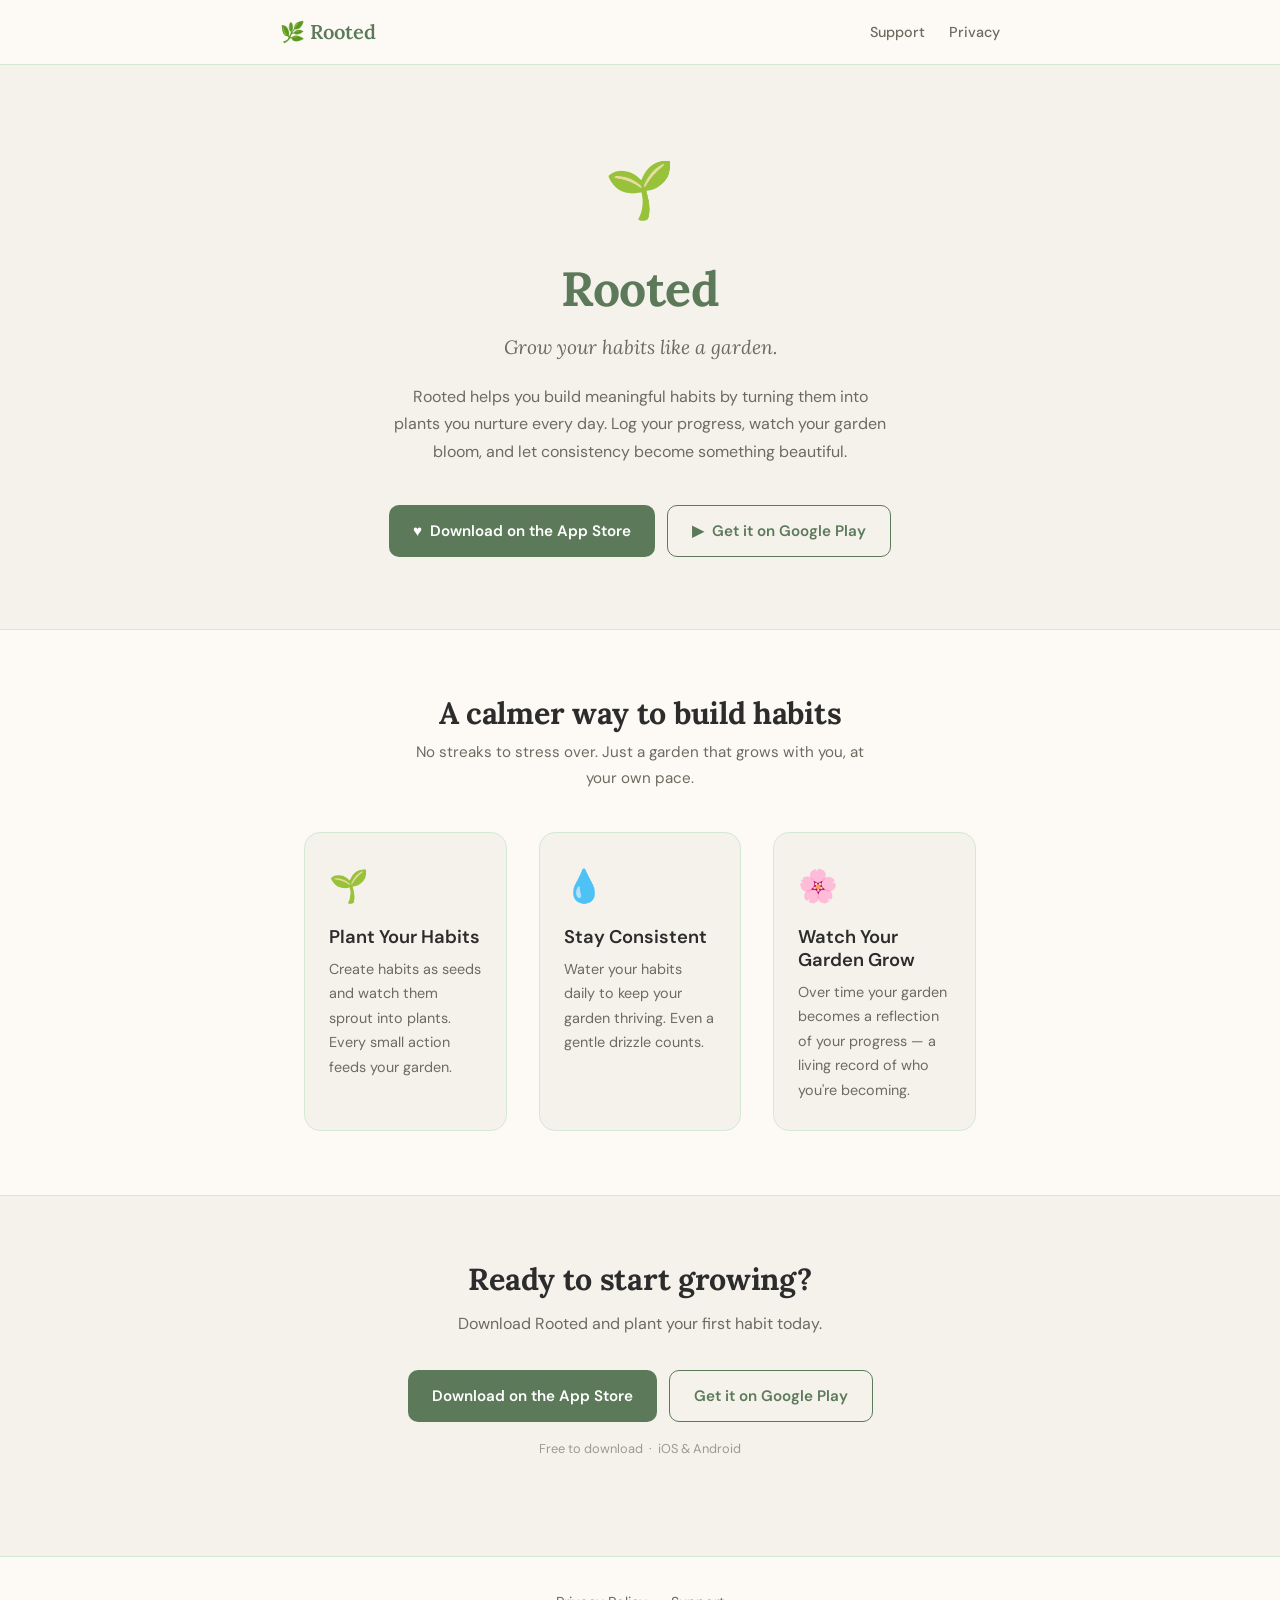
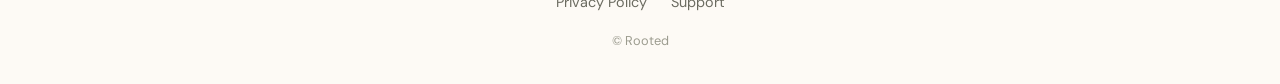
==== index.html @ 928f8c45 "minor changes" ====
<!DOCTYPE html>
<html lang="en">
<head>
  <meta charset="UTF-8" />
  <meta name="viewport" content="width=device-width, initial-scale=1.0" />
  <title>Rooted — Grow your habits like a garden</title>
  <meta name="description" content="Rooted helps you build lasting habits by turning them into plants you nurture every day. Watch your garden flourish as your consistency grows." />
  <link rel="preconnect" href="https://fonts.googleapis.com" />
  <link href="https://fonts.googleapis.com/css2?family=Lora:ital,wght@0,400;0,600;1,400&family=DM+Sans:wght@300;400;500;600&display=swap" rel="stylesheet" />
  <link rel="stylesheet" href="styles.css" />
</head>
<body>

  <!-- Navigation -->
  <nav>
    <div class="nav-inner">
      <a href="index.html" class="nav-logo">🌿 Rooted</a>
      <ul class="nav-links">
        <li><a href="support.html">Support</a></li>
        <li><a href="privacy.html">Privacy</a></li>
      </ul>
    </div>
  </nav>

  <!-- Hero -->
  <section class="hero">
    <div class="container">
      <span class="hero-plant">🌱</span>
      <h1><span>Rooted</span></h1>
      <p class="hero-tagline">Grow your habits like a garden.</p>
      <p class="hero-desc">
        Rooted helps you build meaningful habits by turning them into plants you
        nurture every day. Log your progress, watch your garden bloom, and let
        consistency become something beautiful.
      </p>
      <div class="btn-group">
        <a href="#" class="btn btn-primary">
          <span>&#x2665;</span> Download on the App Store
        </a>
        <a href="#" class="btn btn-outline">
          <span>&#9654;</span> Get it on Google Play
        </a>
      </div>
    </div>
  </section>

  <!-- Features -->
  <section class="features">
    <div class="container">
      <h2 class="section-header">A calmer way to build habits</h2>
      <p class="section-sub">No streaks to stress over. Just a garden that grows with you, at your own pace.</p>
      <div class="features-grid">

        <div class="feature-card">
          <span class="feature-icon">🌱</span>
          <h3>Plant Your Habits</h3>
          <p>Create habits as seeds and watch them sprout into plants. Every small action feeds your garden.</p>
        </div>

        <div class="feature-card">
          <span class="feature-icon">💧</span>
          <h3>Stay Consistent</h3>
          <p>Water your habits daily to keep your garden thriving. Even a gentle drizzle counts.</p>
        </div>

        <div class="feature-card">
          <span class="feature-icon">🌸</span>
          <h3>Watch Your Garden Grow</h3>
          <p>Over time your garden becomes a reflection of your progress — a living record of who you're becoming.</p>
        </div>

      </div>
    </div>
  </section>

  <!-- Download -->
  <section class="download">
    <div class="container">
      <h2>Ready to start growing?</h2>
      <p>Download Rooted and plant your first habit today.</p>
      <div class="btn-group">
        <a href="#" class="btn btn-primary">Download on the App Store</a>
        <a href="#" class="btn btn-outline">Get it on Google Play</a>
      </div>
      <p class="store-note">Free to download &nbsp;·&nbsp; iOS &amp; Android</p>
    </div>
  </section>

  <!-- Footer -->
  <footer>
    <div class="footer-inner">
      <ul class="footer-links">
        <li><a href="privacy.html">Privacy Policy</a></li>
        <li><a href="support.html">Support</a></li>
      </ul>
      <p class="footer-copy">&copy; Rooted</p>
    </div>
  </footer>

</body>
</html>
---- styles.css ----
/* =============================================
   Rooted — Website Stylesheet
   ============================================= */

:root {
  --bg-warm: #F5F2EC;
  --bg-cream: #FDFAF5;
  --green: #5C7A5A;
  --green-mid: #8BAF89;
  --green-pale: #D4E8D3;
  --sand: #E8D5B0;
  --sand-dark: #C4A882;
  --text: #2C2C2C;
  --text-mid: #6B6B60;
  --text-light: #9B9B8E;
  --radius: 16px;
  --radius-sm: 10px;
  --max-width: 720px;
}

*, *::before, *::after {
  box-sizing: border-box;
  margin: 0;
  padding: 0;
}

html {
  font-size: 16px;
  scroll-behavior: smooth;
}

body {
  font-family: 'DM Sans', -apple-system, BlinkMacSystemFont, 'Segoe UI', sans-serif;
  background: var(--bg-warm);
  color: var(--text);
  line-height: 1.6;
  min-height: 100vh;
}

/* ── Typography ── */
h1, h2, h3 {
  font-family: 'Lora', Georgia, serif;
  line-height: 1.25;
  color: var(--text);
}

h1 { font-size: clamp(2rem, 5vw, 3rem); letter-spacing: -0.5px; }
h2 { font-size: clamp(1.4rem, 3vw, 1.9rem); letter-spacing: -0.3px; }
h3 { font-size: 1.15rem; font-family: 'DM Sans', sans-serif; font-weight: 600; }

p {
  color: var(--text-mid);
  font-size: 1rem;
  line-height: 1.7;
}

a {
  color: var(--green);
  text-decoration: none;
}

a:hover {
  text-decoration: underline;
}

/* ── Layout ── */
.container {
  max-width: var(--max-width);
  margin: 0 auto;
  padding: 0 24px;
}

section {
  padding: 64px 0;
}

/* ── Nav ── */
nav {
  background: var(--bg-cream);
  border-bottom: 1px solid var(--green-pale);
  padding: 16px 24px;
  position: sticky;
  top: 0;
  z-index: 100;
}

.nav-inner {
  max-width: var(--max-width);
  margin: 0 auto;
  display: flex;
  align-items: center;
  justify-content: space-between;
}

.nav-logo {
  font-family: 'Lora', serif;
  font-size: 1.25rem;
  color: var(--green);
  font-weight: 600;
  text-decoration: none;
}

.nav-logo:hover {
  text-decoration: none;
  color: var(--green);
  opacity: 0.85;
}

.nav-links {
  display: flex;
  gap: 24px;
  list-style: none;
}

.nav-links a {
  font-size: 0.9rem;
  color: var(--text-mid);
  font-weight: 500;
}

.nav-links a:hover {
  color: var(--green);
  text-decoration: none;
}

/* ── Hero ── */
.hero {
  padding: 80px 0 72px;
  text-align: center;
}

.hero-plant {
  font-size: 3.5rem;
  margin-bottom: 24px;
  display: block;
}

.hero h1 {
  margin-bottom: 12px;
}

.hero h1 span {
  color: var(--green);
}

.hero-tagline {
  font-size: 1.2rem;
  color: var(--text-mid);
  margin-bottom: 20px;
  font-style: italic;
  font-family: 'Lora', serif;
}

.hero-desc {
  max-width: 500px;
  margin: 0 auto 40px;
  font-size: 1rem;
  color: var(--text-mid);
}

/* ── Buttons ── */
.btn-group {
  display: flex;
  gap: 12px;
  justify-content: center;
  flex-wrap: wrap;
}

.btn {
  display: inline-flex;
  align-items: center;
  gap: 8px;
  padding: 13px 24px;
  border-radius: var(--radius-sm);
  font-size: 0.95rem;
  font-weight: 600;
  font-family: 'DM Sans', sans-serif;
  cursor: pointer;
  transition: opacity 0.15s ease, transform 0.1s ease;
  text-decoration: none;
}

.btn:hover {
  opacity: 0.88;
  transform: translateY(-1px);
  text-decoration: none;
}

.btn:active {
  transform: translateY(0);
}

.btn-primary {
  background: var(--green);
  color: #fff;
}

.btn-outline {
  background: transparent;
  color: var(--green);
  border: 1.5px solid var(--green);
}

/* ── Features ── */
.features {
  background: var(--bg-cream);
  border-top: 1px solid var(--green-pale);
  border-bottom: 1px solid var(--green-pale);
}

.features-grid {
  display: grid;
  grid-template-columns: repeat(auto-fit, minmax(200px, 1fr));
  gap: 32px;
  margin-top: 40px;
}

.feature-card {
  background: var(--bg-warm);
  border-radius: var(--radius);
  padding: 28px 24px;
  border: 1px solid var(--green-pale);
}

.feature-icon {
  font-size: 2rem;
  margin-bottom: 14px;
  display: block;
}

.feature-card h3 {
  margin-bottom: 8px;
  color: var(--text);
}

.feature-card p {
  font-size: 0.9rem;
}

/* ── Download ── */
.download {
  text-align: center;
}

.download h2 {
  margin-bottom: 12px;
}

.download p {
  margin-bottom: 32px;
}

.store-note {
  margin-top: 16px;
  font-size: 0.8rem;
  color: var(--text-light);
}

/* ── Footer ── */
footer {
  background: var(--bg-cream);
  border-top: 1px solid var(--green-pale);
  padding: 32px 24px;
  text-align: center;
}

.footer-inner {
  max-width: var(--max-width);
  margin: 0 auto;
}

.footer-links {
  display: flex;
  justify-content: center;
  gap: 24px;
  list-style: none;
  margin-bottom: 16px;
}

.footer-links a {
  font-size: 0.9rem;
  color: var(--text-mid);
}

.footer-copy {
  font-size: 0.8rem;
  color: var(--text-light);
}

/* ── Section headers ── */
.section-header {
  text-align: center;
  margin-bottom: 8px;
}

.section-sub {
  text-align: center;
  color: var(--text-mid);
  max-width: 460px;
  margin: 0 auto;
  font-size: 0.95rem;
}

/* ── Page (privacy / support) ── */
.page-hero {
  padding: 56px 0 40px;
  border-bottom: 1px solid var(--green-pale);
  margin-bottom: 48px;
}

.page-hero h1 span {
  color: var(--green);
}

.page-hero p {
  margin-top: 8px;
  font-size: 0.95rem;
}

.prose section {
  padding: 0 0 40px;
  border-bottom: 1px solid var(--green-pale);
  margin-bottom: 0;
}

.prose section:last-child {
  border-bottom: none;
}

.prose h2 {
  font-size: 1.2rem;
  margin-bottom: 12px;
  color: var(--green);
  font-family: 'DM Sans', sans-serif;
  font-weight: 600;
}

.prose p + p {
  margin-top: 10px;
}

.prose ul {
  list-style: none;
  margin-top: 10px;
}

.prose ul li {
  padding: 4px 0 4px 20px;
  position: relative;
  color: var(--text-mid);
  font-size: 0.95rem;
}

.prose ul li::before {
  content: '🌱';
  position: absolute;
  left: 0;
  font-size: 0.8rem;
  top: 5px;
}

.prose a {
  color: var(--green);
  font-weight: 500;
}

/* ── Support FAQ ── */
.faq-item {
  background: var(--bg-cream);
  border: 1px solid var(--green-pale);
  border-radius: var(--radius-sm);
  padding: 20px 24px;
  margin-bottom: 12px;
}

.faq-item h3 {
  font-size: 0.95rem;
  font-weight: 600;
  margin-bottom: 6px;
  color: var(--text);
}

.faq-item p {
  font-size: 0.9rem;
}

.contact-card {
  background: var(--green-pale);
  border-radius: var(--radius);
  padding: 32px 28px;
  text-align: center;
  margin-top: 8px;
}

.contact-card h2 {
  margin-bottom: 10px;
  font-size: 1.4rem;
}

.contact-card p {
  margin-bottom: 20px;
}

.contact-email {
  display: inline-block;
  font-size: 1rem;
  font-weight: 600;
  color: var(--green);
  background: #fff;
  padding: 12px 24px;
  border-radius: var(--radius-sm);
  border: 1.5px solid var(--green-mid);
}

.contact-email:hover {
  text-decoration: none;
  background: var(--bg-warm);
}

/* ── Responsive ── */
@media (max-width: 480px) {
  .nav-links { display: none; }
  .features-grid { grid-template-columns: 1fr; }
  section { padding: 48px 0; }
  .hero { padding: 56px 0 48px; }
}
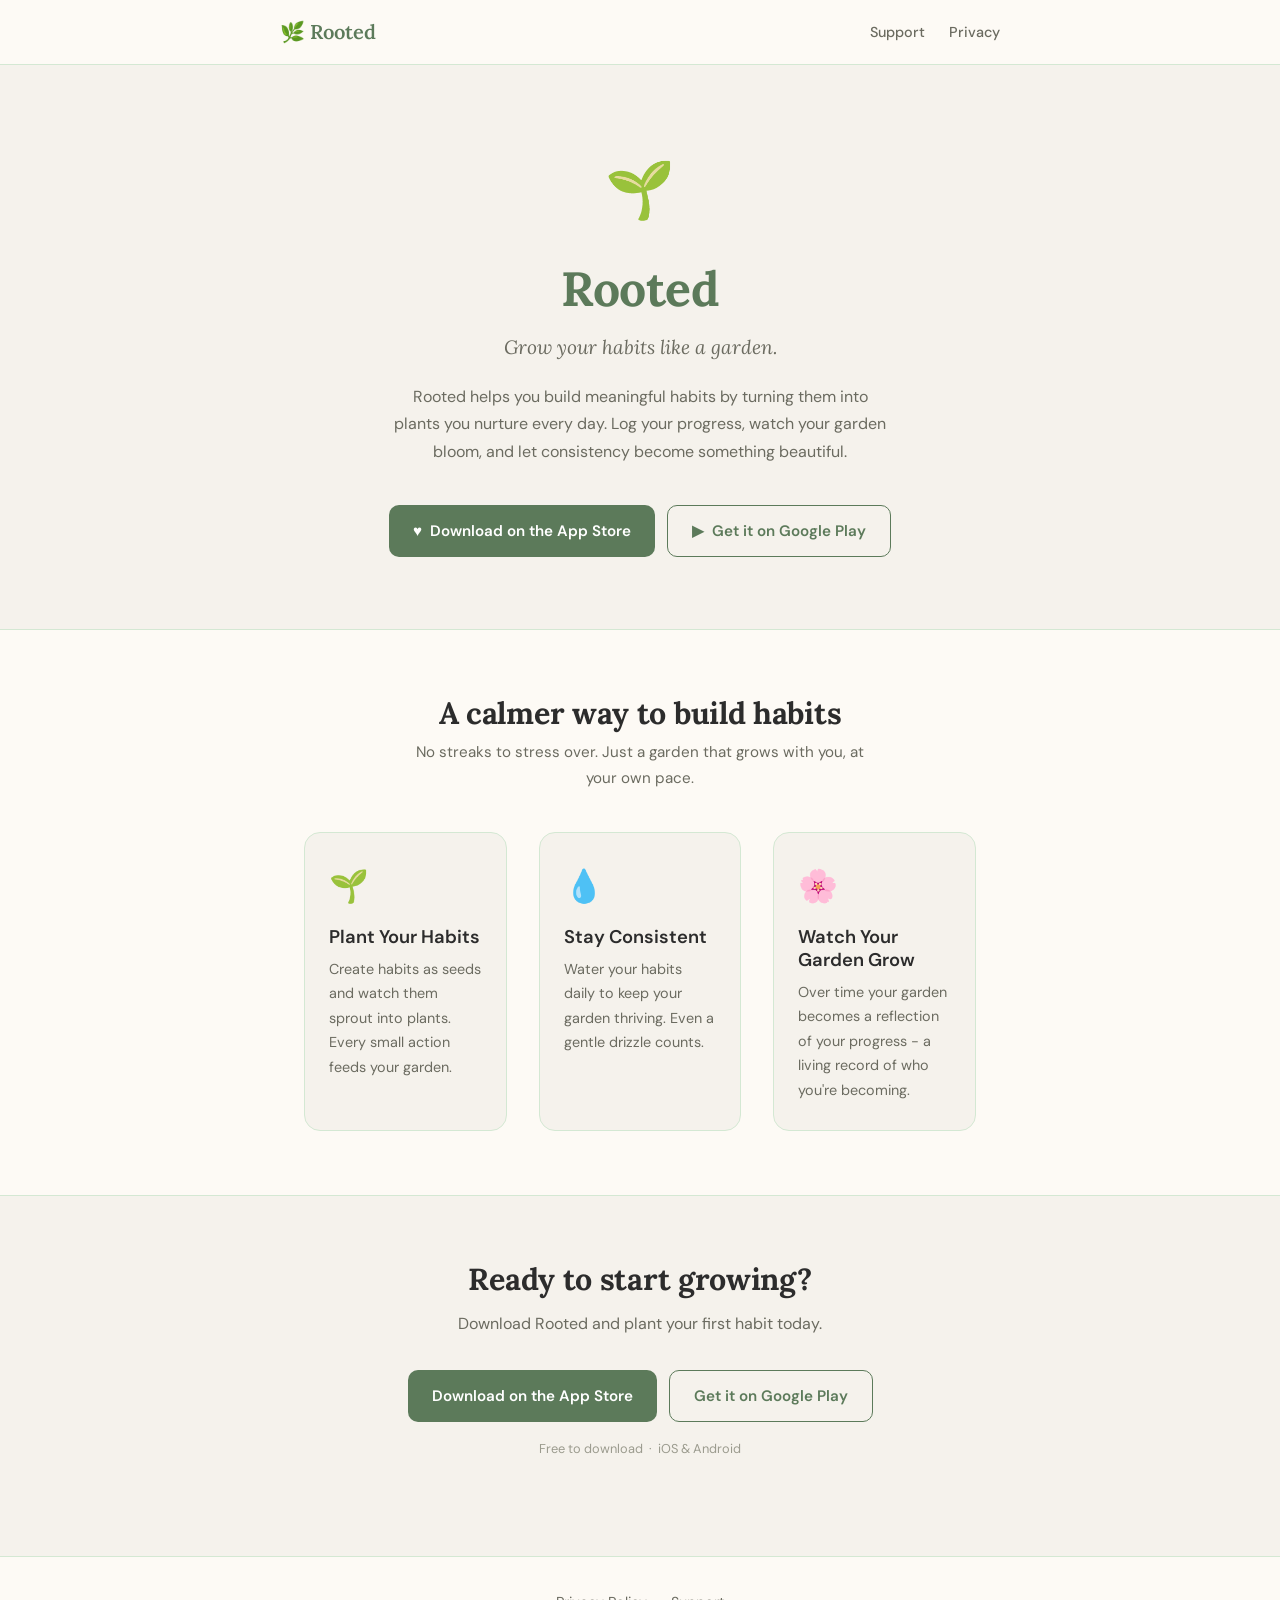
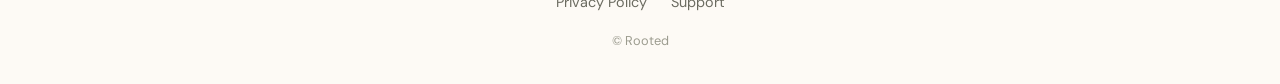
==== commit 4b16a073: "minor changes" ====
--- a/index.html
+++ b/index.html
@@ -3,7 +3,7 @@
 <head>
   <meta charset="UTF-8" />
   <meta name="viewport" content="width=device-width, initial-scale=1.0" />
-  <title>Rooted — Grow your habits like a garden</title>
+  <title>Rooted - Grow your habits like a garden</title>
   <meta name="description" content="Rooted helps you build lasting habits by turning them into plants you nurture every day. Watch your garden flourish as your consistency grows." />
   <link rel="preconnect" href="https://fonts.googleapis.com" />
   <link href="https://fonts.googleapis.com/css2?family=Lora:ital,wght@0,400;0,600;1,400&family=DM+Sans:wght@300;400;500;600&display=swap" rel="stylesheet" />
@@ -66,7 +66,7 @@
         <div class="feature-card">
           <span class="feature-icon">🌸</span>
           <h3>Watch Your Garden Grow</h3>
-          <p>Over time your garden becomes a reflection of your progress — a living record of who you're becoming.</p>
+          <p>Over time your garden becomes a reflection of your progress - a living record of who you're becoming.</p>
         </div>
 
       </div>
--- a/styles.css
+++ b/styles.css
@@ -1,5 +1,5 @@
 /* =============================================
-   Rooted — Website Stylesheet
+   Rooted - Website Stylesheet
    ============================================= */
 
 :root {
@@ -330,6 +330,7 @@
 .prose h2 {
   font-size: 1.2rem;
   margin-bottom: 12px;
+  padding-top: 8px;
   color: var(--green);
   font-family: 'DM Sans', sans-serif;
   font-weight: 600;
